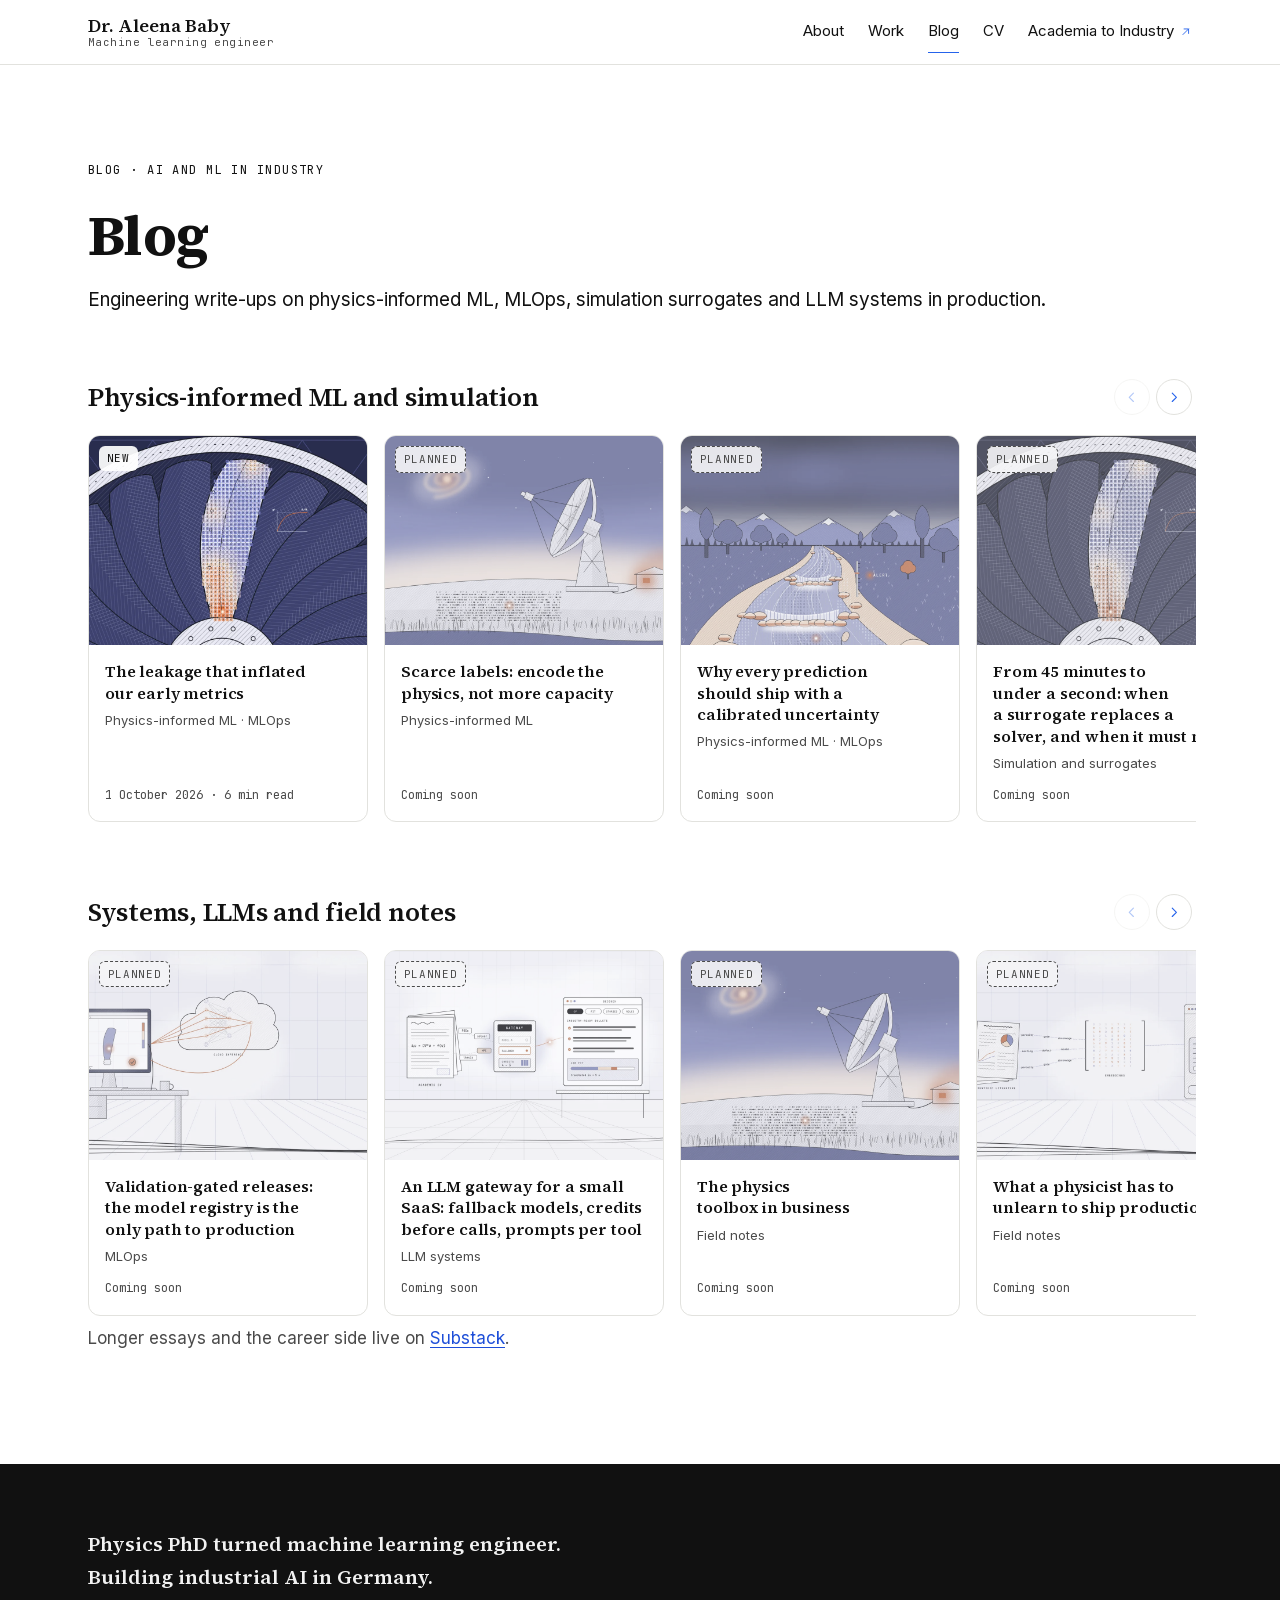
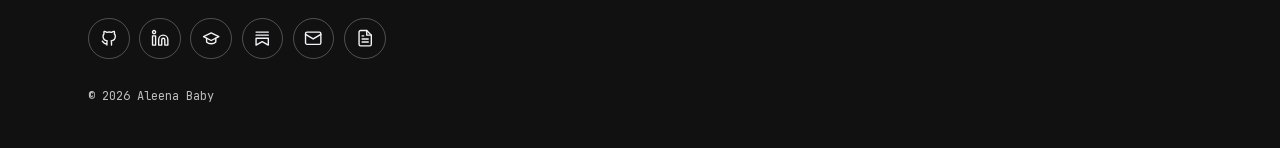
==== blog/index.html @ 71a340bf "Launch the full site: About, Work, Blog and CV pages" ====
<!DOCTYPE html>
<html lang="en"><head>
<meta charset="utf-8">
<meta name="viewport" content="width=device-width, initial-scale=1">
<title>Blog · Dr. Aleena Baby</title>
<meta name="description" content="Engineering write-ups by Dr. Aleena Baby on physics-informed ML, MLOps, simulation surrogates and LLM systems in production.">
<link rel="canonical" href="https://aleenababy.github.io/blog/index.html">
<meta property="og:type" content="website">
<meta property="og:site_name" content="Dr. Aleena Baby">
<meta property="og:title" content="Blog · Dr. Aleena Baby">
<meta property="og:description" content="Engineering write-ups by Dr. Aleena Baby on physics-informed ML, MLOps, simulation surrogates and LLM systems in production.">
<meta property="og:url" content="https://aleenababy.github.io/blog/index.html">
<meta property="og:image" content="https://aleenababy.github.io/assets/og-image.png">
<meta name="twitter:card" content="summary_large_image">
<meta name="theme-color" content="#ffffff">
<link rel="icon" href="../assets/favicon.svg" type="image/svg+xml">
<link rel="alternate" type="application/rss+xml" title="Dr. Aleena Baby, Blog" href="../feed.xml">
<link rel="stylesheet" href="../css/style.css">

</head>
<body>
<a class="skip" href="#main">Skip to content</a>
<header class="site-header">
  <div class="wrap">
    <a class="brand" href="../index.html"><strong>Dr. Aleena Baby</strong><span>Machine learning engineer</span></a>
    <button class="nav-toggle" type="button" aria-expanded="false" aria-controls="site-nav">Menu</button>
    <nav class="nav" id="site-nav" aria-label="Main">
      <ul>
        <li><a href="../about.html">About</a></li><li><a href="../work.html">Work</a></li><li><a href="../blog/index.html" aria-current="page">Blog</a></li><li><a href="../cv.html">CV</a></li>
        <li><a class="nav-ext" href="https://academiatoindustry.com" rel="noopener">Academia to Industry<svg class="icon" viewBox="0 0 24 24" aria-hidden="true" focusable="false"><path d="M7 17L17 7M9 7h8v8"></path></svg></a></li>
      </ul>
    </nav>
  </div>
</header>
<main id="main">
<section class="section section--tight">
  <div class="wrap">
    <div class="case-head">
      <p class="status-line">Blog · AI and ML in industry</p>
      <h1>Blog</h1>
      <p class="lead">Engineering write-ups on physics-informed ML, MLOps, simulation surrogates and LLM systems in production.</p>
    </div>
<section class="bc-row" aria-labelledby="row-piml">
  <div class="bc-head">
    <h2 id="row-piml">Physics-informed ML and simulation</h2>
    <div class="bc-ctrl">
      <button class="bc-btn" type="button" data-dir="-1" aria-controls="track-piml"><svg class="icon" viewBox="0 0 24 24" aria-hidden="true" focusable="false"><path d="M15 6l-6 6 6 6"></path></svg><span class="sr-only">Scroll left</span></button>
      <button class="bc-btn" type="button" data-dir="1" aria-controls="track-piml"><svg class="icon" viewBox="0 0 24 24" aria-hidden="true" focusable="false"><path d="M9 6l6 6-6 6"></path></svg><span class="sr-only">Scroll right</span></button>
    </div>
  </div>
  <ul class="bc-track" id="track-piml" data-carousel tabindex="0" aria-label="Physics-informed ML and simulation">
<li class="bc-item"><a class="bc-card" href="leakage-grouped-holdout.html"><figure class="bc-img"><img src="../assets/img/scenes/foundry.webp" width="960" height="720" loading="lazy" decoding="async" alt=""><span class="bc-badge">New</span></figure>
      <div class="bc-body">
        <h3>The leakage that inflated our early metrics</h3>
        <p class="bc-tags">Physics-informed ML · MLOps</p>
        <p class="bc-meta"><time datetime="2026-10-01">1 October 2026</time> · 6 min read</p>
      </div></a></li>
<li class="bc-item"><div class="bc-card bc-card--planned" aria-label="Planned post: Scarce labels: encode the physics, not more capacity"><figure class="bc-img"><img src="../assets/img/scenes/observatory.webp" width="960" height="720" loading="lazy" decoding="async" alt=""><span class="bc-badge bc-badge--planned">Planned</span></figure>
      <div class="bc-body">
        <h3>Scarce labels: encode the physics, not more capacity</h3>
        <p class="bc-tags">Physics-informed ML</p>
        <p class="bc-meta">Coming soon</p>
      </div></div></li>
<li class="bc-item"><div class="bc-card bc-card--planned" aria-label="Planned post: Why every prediction should ship with a calibrated uncertainty"><figure class="bc-img"><img src="../assets/img/scenes/river.webp" width="960" height="720" loading="lazy" decoding="async" alt=""><span class="bc-badge bc-badge--planned">Planned</span></figure>
      <div class="bc-body">
        <h3>Why every prediction should ship with a calibrated uncertainty</h3>
        <p class="bc-tags">Physics-informed ML · MLOps</p>
        <p class="bc-meta">Coming soon</p>
      </div></div></li>
<li class="bc-item"><div class="bc-card bc-card--planned" aria-label="Planned post: From 45 minutes to under a second: when a surrogate replaces a solver, and when it must not"><figure class="bc-img"><img src="../assets/img/scenes/foundry.webp" width="960" height="720" loading="lazy" decoding="async" alt=""><span class="bc-badge bc-badge--planned">Planned</span></figure>
      <div class="bc-body">
        <h3>From 45 minutes to under a second: when a surrogate replaces a solver, and when it must not</h3>
        <p class="bc-tags">Simulation and surrogates</p>
        <p class="bc-meta">Coming soon</p>
      </div></div></li>
  </ul>
</section>
<section class="bc-row" aria-labelledby="row-sys">
  <div class="bc-head">
    <h2 id="row-sys">Systems, LLMs and field notes</h2>
    <div class="bc-ctrl">
      <button class="bc-btn" type="button" data-dir="-1" aria-controls="track-sys"><svg class="icon" viewBox="0 0 24 24" aria-hidden="true" focusable="false"><path d="M15 6l-6 6 6 6"></path></svg><span class="sr-only">Scroll left</span></button>
      <button class="bc-btn" type="button" data-dir="1" aria-controls="track-sys"><svg class="icon" viewBox="0 0 24 24" aria-hidden="true" focusable="false"><path d="M9 6l6 6-6 6"></path></svg><span class="sr-only">Scroll right</span></button>
    </div>
  </div>
  <ul class="bc-track" id="track-sys" data-carousel tabindex="0" aria-label="Systems, LLMs and field notes">
<li class="bc-item"><div class="bc-card bc-card--planned" aria-label="Planned post: Validation-gated releases: the model registry is the only path to production"><figure class="bc-img"><img src="../assets/img/scenes/network.webp" width="960" height="720" loading="lazy" decoding="async" alt=""><span class="bc-badge bc-badge--planned">Planned</span></figure>
      <div class="bc-body">
        <h3>Validation-gated releases: the model registry is the only path to production</h3>
        <p class="bc-tags">MLOps</p>
        <p class="bc-meta">Coming soon</p>
      </div></div></li>
<li class="bc-item"><div class="bc-card bc-card--planned" aria-label="Planned post: An LLM gateway for a small SaaS: fallback models, credits before calls, prompts per tool"><figure class="bc-img"><img src="../assets/img/scenes/decodex.webp" width="960" height="720" loading="lazy" decoding="async" alt=""><span class="bc-badge bc-badge--planned">Planned</span></figure>
      <div class="bc-body">
        <h3>An LLM gateway for a small SaaS: fallback models, credits before calls, prompts per tool</h3>
        <p class="bc-tags">LLM systems</p>
        <p class="bc-meta">Coming soon</p>
      </div></div></li>
<li class="bc-item"><div class="bc-card bc-card--planned" aria-label="Planned post: The physics toolbox in business"><figure class="bc-img"><img src="../assets/img/scenes/observatory.webp" width="960" height="720" loading="lazy" decoding="async" alt=""><span class="bc-badge bc-badge--planned">Planned</span></figure>
      <div class="bc-body">
        <h3>The physics toolbox in business</h3>
        <p class="bc-tags">Field notes</p>
        <p class="bc-meta">Coming soon</p>
      </div></div></li>
<li class="bc-item"><div class="bc-card bc-card--planned" aria-label="Planned post: What a physicist has to unlearn to ship production ML"><figure class="bc-img"><img src="../assets/img/scenes/assistant.webp" width="960" height="720" loading="lazy" decoding="async" alt=""><span class="bc-badge bc-badge--planned">Planned</span></figure>
      <div class="bc-body">
        <h3>What a physicist has to unlearn to ship production ML</h3>
        <p class="bc-tags">Field notes</p>
        <p class="bc-meta">Coming soon</p>
      </div></div></li>
  </ul>
</section>
    <p class="muted">Longer essays and the career side live on <a href="https://academiatoindustry.substack.com">Substack</a>.</p>
  </div>
</section>

</main>
<footer class="site-footer">
  <div class="wrap">
    <p class="sig">Physics PhD turned machine learning engineer.<br>Building industrial AI in Germany.</p>
    <ul class="social"><li><a href="https://github.com/aleenababy" aria-label="GitHub" title="GitHub"><svg class="ficon" viewBox="0 0 24 24" aria-hidden="true" focusable="false"><path d="M9 19c-4.3 1.4-4.3-2.5-6-3m12 5v-3.5c0-1 .1-1.4-.5-2 2.8-.3 5.5-1.4 5.5-6a4.6 4.6 0 0 0-1.3-3.2 4.2 4.2 0 0 0-.1-3.2s-1.1-.3-3.5 1.3a12.3 12.3 0 0 0-6.2 0C6.5 2.8 5.4 3.1 5.4 3.1a4.2 4.2 0 0 0-.1 3.2A4.6 4.6 0 0 0 4 9.5c0 4.6 2.7 5.7 5.5 6-.6.6-.6 1.2-.5 2V21"></path></svg></a></li><li><a href="https://linkedin.com/in/aleena-baby" aria-label="LinkedIn" title="LinkedIn"><svg class="ficon" viewBox="0 0 24 24" aria-hidden="true" focusable="false"><path d="M16 8a6 6 0 0 1 6 6v7h-4v-7a2 2 0 0 0-4 0v7h-4v-7a6 6 0 0 1 6-6z"></path><path d="M2 9h4v12H2z"></path><circle cx="4" cy="4" r="2"></circle></svg></a></li><li><a href="https://scholar.google.com/citations?user=MxLHgh4AAAAJ" aria-label="Google Scholar" title="Google Scholar"><svg class="ficon" viewBox="0 0 24 24" aria-hidden="true" focusable="false"><path d="M22 10 12 5 2 10l10 5 10-5z"></path><path d="M6 12v5c3 3 9 3 12 0v-5"></path></svg></a></li><li><a href="https://academiatoindustry.substack.com" aria-label="Substack" title="Substack"><svg class="ficon" viewBox="0 0 24 24" aria-hidden="true" focusable="false"><path d="M4 4h16M4 8h16"></path><path d="M4 12h16v9l-8-4.5L4 21z"></path></svg></a></li><li><a class="js-email" href="#" aria-label="Email" title="Email"><svg class="ficon" viewBox="0 0 24 24" aria-hidden="true" focusable="false"><rect x="2" y="4" width="20" height="16" rx="2"></rect><path d="m22 7-10 6L2 7"></path></svg></a></li><li><a href="../cv.html" aria-label="CV" title="CV"><svg class="ficon" viewBox="0 0 24 24" aria-hidden="true" focusable="false"><path d="M14 2H6a2 2 0 0 0-2 2v16a2 2 0 0 0 2 2h12a2 2 0 0 0 2-2V8z"></path><path d="M14 2v6h6M8 13h8M8 17h8M8 9h2"></path></svg></a></li></ul>
    <small>© 2026 Aleena Baby</small>
  </div>
</footer>
<script src="../js/main.js" defer></script>
</body></html>
---- css/style.css ----
/* ==========================================================================
   Dr. Aleena Baby, personal site. One stylesheet, no framework.

   DESIGN TOKENS
   --bg           #ffffff  page background
   --bg-alt       #f5f5f3  alternating section background
   --white        #ffffff  cards
   --ink          #111111  text, dark blocks (footer)
   --ink-2        #4a4a4a  secondary text (8.9:1 on white)
   --accent         #2563eb  the single accent (blue, no green anywhere): icons, rules, diagram arrows, tag underlines
   --accent-ink     #1d4ed8  same hue, darkened so link text passes WCAG AA (6.7:1 on white)
   --line         #e2e2de  hairlines and card borders
   --serif / --sans / --mono   Source Serif 4 (600-700), Inter (400-500), JetBrains Mono
   --measure      68ch     prose width
   --max          72rem    content width
   --s-1 ... --s-7         spacing scale (0.25rem to 6rem)
   All motion is disabled under prefers-reduced-motion.
   Fonts are self-hosted variable woff2 files (latin subset) in assets/fonts/.
   ========================================================================== */

@font-face { font-family: "Inter"; src: url("../assets/fonts/inter.woff2") format("woff2"); font-weight: 400 500; font-display: swap; }
@font-face { font-family: "Source Serif 4"; src: url("../assets/fonts/source-serif-4.woff2") format("woff2"); font-weight: 600 700; font-display: swap; }
@font-face { font-family: "JetBrains Mono"; src: url("../assets/fonts/jetbrains-mono.woff2") format("woff2"); font-weight: 400 500; font-display: swap; }

:root {
  --bg: #ffffff;
  --bg-alt: #f5f5f3;
  --white: #ffffff;
  --ink: #111111;
  --ink-2: #4a4a4a;
  --accent: #2563eb;
  --accent-ink: #1d4ed8;
  --line: #e2e2de;
  --serif: "Source Serif 4", Georgia, "Times New Roman", serif;
  --sans: "Inter", system-ui, -apple-system, "Segoe UI", sans-serif;
  --mono: "JetBrains Mono", ui-monospace, Menlo, Consolas, monospace;
  --measure: 68ch;
  --max: 72rem;
  --s-1: .25rem; --s-2: .5rem; --s-3: 1rem; --s-4: 1.5rem; --s-5: 2.5rem; --s-6: 4rem; --s-7: 6rem;
  --radius: 4px;
}

*, *::before, *::after { box-sizing: border-box; }
html { -webkit-text-size-adjust: 100%; scroll-padding-top: 5rem; }
body { margin: 0; background: var(--bg); color: var(--ink); font: 400 1.0625rem/1.65 var(--sans); text-rendering: optimizeLegibility; }
img, svg { max-width: 100%; height: auto; display: block; }
h1, h2, h3 { font-family: var(--serif); font-weight: 600; line-height: 1.18; margin: 0 0 var(--s-3); text-wrap: balance; letter-spacing: -0.01em; }
h1 { font-size: clamp(2.25rem, 5vw, 3.5rem); font-weight: 700; }
h2 { font-size: clamp(1.6rem, 3.2vw, 2.25rem); }
h3 { font-size: 1.25rem; }
p { margin: 0 0 var(--s-3); text-wrap: pretty; }
ul, ol { margin: 0 0 var(--s-3); padding-left: 1.2em; }
a { color: var(--accent-ink); text-decoration: underline; text-decoration-thickness: 1px; text-underline-offset: .2em; }
a:hover { color: var(--ink); text-decoration-color: var(--accent); }
:focus-visible { outline: 2px solid var(--accent-ink); outline-offset: 3px; border-radius: 2px; }

.skip { position: absolute; left: var(--s-3); top: -4rem; white-space: nowrap; background: var(--ink); color: var(--bg); padding: var(--s-2) var(--s-3); z-index: 100; }
.skip:focus { top: var(--s-2); color: var(--bg); }

.wrap { max-width: var(--max); margin: 0 auto; padding: 0 var(--s-4); }
.prose { max-width: var(--measure); }
.wrap.prose, .wrap.post-head, .wrap.post-body { max-width: var(--max); }
.wrap.prose > *, .wrap.post-head > *, .wrap.post-body > * { max-width: var(--measure); }
.wrap.post-body > .diagram { max-width: 52rem; }
.section { padding: var(--s-6) 0; }
.section--alt { background: var(--bg-alt); }
.section--tight { padding: var(--s-5) 0; }
@media (min-width: 48rem) { .section { padding: var(--s-7) 0; } }

.eyebrow, .mono { font-family: var(--mono); font-size: .8125rem; letter-spacing: .02em; }
.eyebrow { display: block; color: var(--ink-2); text-transform: uppercase; letter-spacing: .08em; margin-bottom: var(--s-3); }
.eyebrow::before { content: ""; display: inline-block; width: 1.5rem; height: 1px; background: var(--accent); vertical-align: middle; margin-right: .6rem; }
.muted { color: var(--ink-2); }
.lead { font-size: 1.1875rem; line-height: 1.6; }

/* VERIFY markers: visible on purpose until Aleena resolves them */
.verify { font-family: var(--mono); font-size: .75rem; font-weight: 500; background: transparent; color: #8a3b12; border: 1px dashed #b4561f; border-radius: 2px; padding: 0 .3em; white-space: normal; }

/* Header and nav */
.site-header { position: sticky; top: 0; z-index: 50; background: var(--bg); border-bottom: 1px solid var(--line); }
.site-header .wrap { display: flex; align-items: center; justify-content: space-between; gap: var(--s-3); min-height: 4rem; }
.brand { text-decoration: none; color: var(--ink); display: flex; flex-direction: column; line-height: 1.2; }
.brand strong { font-family: var(--serif); font-weight: 600; font-size: 1.125rem; }
.brand span { font-family: var(--mono); font-size: .6875rem; color: var(--ink-2); letter-spacing: .04em; }
.brand:hover { color: var(--ink); }
.nav-toggle { display: none; background: none; border: 1px solid var(--line); border-radius: var(--radius); font: 500 .8125rem var(--mono); color: var(--ink); padding: .55rem .8rem; min-height: 44px; cursor: pointer; }
.nav ul { list-style: none; margin: 0; padding: 0; display: flex; gap: var(--s-4); }
.nav a { font-size: .9375rem; color: var(--ink); text-decoration: none; padding: .5rem 0; display: inline-block; border-bottom: 1px solid transparent; }
.nav a:hover, .nav a[aria-current="page"] { border-bottom-color: var(--accent); color: var(--ink); }
.js .nav-toggle { display: none; }
@media (max-width: 47.99rem) {
  .js .nav-toggle { display: inline-block; }
  .js .nav { display: none; position: absolute; left: 0; right: 0; top: 100%; background: var(--bg); border-bottom: 1px solid var(--line); }
  .js .nav.is-open { display: block; }
  .nav ul { flex-wrap: wrap; gap: var(--s-1) var(--s-4); }
  .js .nav ul { flex-direction: column; gap: 0; padding: var(--s-2) var(--s-4) var(--s-3); }
  .js .nav a { display: block; padding: .75rem 0; }
  .site-header .wrap { flex-wrap: wrap; }
}

/* Hero */
.hero { padding: var(--s-6) 0 var(--s-5); }
.hero-grid { display: grid; gap: var(--s-5); align-items: center; }
@media (min-width: 48rem) { .hero-grid { grid-template-columns: minmax(0, 1fr) auto; gap: var(--s-6); } .hero { padding: var(--s-7) 0 var(--s-6); } }
.hero h1 { margin-bottom: var(--s-2); }
.hero .place { font-family: var(--mono); font-size: .875rem; color: var(--ink-2); margin-bottom: var(--s-4); }
.pull { font-family: var(--serif); font-weight: 600; font-size: clamp(1.3rem, 2.4vw, 1.7rem); line-height: 1.38; max-width: 36ch; margin-bottom: var(--s-4); text-wrap: pretty; }
.portrait { width: 200px; height: 200px; border-radius: 50%; object-fit: cover; border: 1px solid var(--ink); padding: 4px; background: var(--white); }
@media (min-width: 48rem) { .portrait { width: 260px; height: 260px; } }
.linkrow { list-style: none; padding: 0; margin: 0; display: flex; flex-wrap: wrap; gap: var(--s-2) var(--s-4); font-size: .9375rem; }
.linkrow a { display: inline-block; padding: .35rem 0; white-space: nowrap; }
.section-head > a, .chip, .brand span { white-space: nowrap; }

/* Facts strip and metrics grid */
.tiles { display: grid; gap: 1px; background: var(--line); border: 1px solid var(--line); grid-template-columns: 1fr; }
@media (min-width: 30rem) { .tiles { grid-template-columns: repeat(2, minmax(0, 1fr)); } }
@media (min-width: 60rem) { .tiles { grid-template-columns: repeat(4, minmax(0, 1fr)); } .tiles.metrics { grid-template-columns: repeat(3, minmax(0, 1fr)); } }
.tile { background: var(--white); padding: var(--s-4); }
.tile .num { display: block; font-family: var(--mono); font-weight: 500; font-size: 1.5rem; line-height: 1.2; color: var(--ink); margin-bottom: var(--s-2); }
.tile .num::after { content: ""; display: block; width: 1.5rem; height: 2px; background: var(--accent); margin-top: var(--s-2); }
.tile p { margin: 0; font-size: .9375rem; color: var(--ink-2); }
.metrics .num { font-size: clamp(1.4rem, 2.6vw, 1.875rem); }

/* Cards */
.cards { display: grid; gap: var(--s-4); grid-template-columns: repeat(auto-fit, minmax(min(100%, 18rem), 1fr)); }
.card { background: var(--white); border: 1px solid var(--line); border-radius: var(--radius); padding: var(--s-4); display: flex; flex-direction: column; }
.card h3 { margin-bottom: var(--s-2); }
.card p { font-size: .9688rem; color: var(--ink-2); }
.card .more { margin-top: auto; font-size: .9375rem; }
.card .tech { margin-top: auto; font-family: var(--mono); font-size: .75rem; color: var(--ink-2); border-top: 1px solid var(--line); padding-top: var(--s-2); }
.section-head { display: flex; flex-wrap: wrap; justify-content: space-between; align-items: baseline; gap: var(--s-2) var(--s-4); margin-bottom: var(--s-4); }
.section-head h2 { margin: 0; }

/* Case studies */
.case-head { max-width: 52rem; margin-bottom: var(--s-5); }
.case-head h2 { font-size: clamp(1.75rem, 3.6vw, 2.6rem); }
.blocks { display: grid; gap: var(--s-5) var(--s-6); grid-template-columns: repeat(auto-fit, minmax(min(100%, 20rem), 1fr)); margin-top: var(--s-5); }
.block h3 { font-size: 1.125rem; padding-top: var(--s-3); border-top: 1px solid var(--accent); }
.block p { margin: 0; color: var(--ink); }
.quote-exact { font-family: var(--serif); font-weight: 600; font-size: 1.0625rem; }
.diagram { margin: var(--s-5) 0 0; background: var(--white); border: 1px solid var(--line); border-radius: var(--radius); padding: var(--s-4); overflow-x: auto; }
.diagram svg { min-width: 640px; width: 100%; }
figcaption { font-family: var(--mono); font-size: .8125rem; color: var(--ink-2); margin-top: var(--s-3); }
.chip { display: inline-block; font-family: var(--mono); font-size: .75rem; font-weight: 500; letter-spacing: .04em; border: 1px solid var(--ink); border-radius: 999px; padding: .15rem .65rem; color: var(--ink); }
.chip--live { border-color: var(--accent-ink); color: var(--accent-ink); }
.chip--planned { border-style: dashed; color: var(--ink-2); border-color: var(--ink-2); }
.chips { display: flex; flex-wrap: wrap; gap: var(--s-2); margin-bottom: var(--s-3); }
.btn { display: inline-block; background: var(--ink); color: var(--bg); text-decoration: none; padding: .7rem 1.1rem; border-radius: var(--radius); font-weight: 500; font-size: .9375rem; min-height: 44px; }
.btn:hover { background: var(--accent-ink); color: var(--white); }

/* Capstone status panel */
.status { display: grid; gap: 1px; background: var(--line); border: 1px solid var(--line); margin-top: var(--s-5); grid-template-columns: repeat(auto-fit, minmax(min(100%, 18rem), 1fr)); }
.status > div { background: var(--white); padding: var(--s-4); }
.status h3 { font-family: var(--mono); font-size: .8125rem; font-weight: 500; text-transform: uppercase; letter-spacing: .08em; color: var(--ink-2); }
.status ul { list-style: none; padding: 0; margin: 0; }
.status li { padding: .55rem 0; border-bottom: 1px solid var(--line); font-size: .9688rem; }
.status li:last-child { border-bottom: 0; }
.status .tag { font-family: var(--mono); font-size: .75rem; color: var(--ink-2); display: block; }
.status .done-empty { border: 1px dashed var(--ink-2); padding: var(--s-3); font-size: .9375rem; color: var(--ink-2); }
.repo-line { font-family: var(--mono); font-size: .875rem; margin-top: var(--s-4); }

/* Timeline */
.timeline { list-style: none; padding: 0; margin: 0; max-width: 52rem; }
.timeline li { display: grid; grid-template-columns: 8.5rem minmax(0, 1fr); gap: var(--s-4); padding: var(--s-3) 0; border-top: 1px solid var(--line); }
.timeline li:last-child { border-bottom: 1px solid var(--line); }
.timeline time { font-family: var(--mono); font-size: .875rem; color: var(--ink-2); padding-top: .15rem; }
@media (max-width: 30rem) { .timeline li { grid-template-columns: 1fr; gap: var(--s-1); } }

/* Field notes */
.notes { display: grid; gap: var(--s-6); max-width: var(--measure); }
.note .num { font-family: var(--mono); font-size: .8125rem; color: var(--ink-2); display: block; margin-bottom: var(--s-2); }
.lesson { font-family: var(--serif); font-weight: 600; font-size: 1.125rem; line-height: 1.45; border-left: 2px solid var(--accent); padding-left: var(--s-3); margin-top: var(--s-4); }
.lesson b { font-family: var(--mono); font-size: .75rem; font-weight: 500; text-transform: uppercase; letter-spacing: .08em; display: block; color: var(--ink-2); margin-bottom: var(--s-1); }

/* Lists: writing, papers */
.list { list-style: none; padding: 0; margin: 0; }
.entry { padding: var(--s-4) 0; border-top: 1px solid var(--line); }
.entry:last-child { border-bottom: 1px solid var(--line); }
.entry h3 { margin-bottom: var(--s-2); font-size: 1.3125rem; }
.entry h3 a { color: var(--ink); text-decoration: none; }
.entry h3 a:hover { text-decoration: underline; text-decoration-color: var(--accent); }
.entry p { color: var(--ink-2); max-width: var(--measure); margin-bottom: var(--s-2); }
.meta { font-family: var(--mono); font-size: .8125rem; color: var(--ink-2); display: flex; flex-wrap: wrap; gap: var(--s-1) var(--s-3); margin-bottom: var(--s-2); }
.tags { list-style: none; padding: 0; margin: 0; display: flex; flex-wrap: wrap; gap: var(--s-1) var(--s-3); font-family: var(--mono); font-size: .75rem; }
.tags li { border-bottom: 1px solid var(--accent); color: var(--ink); }
.entry--planned h3 { color: var(--ink-2); }
.entry--planned { background-image: linear-gradient(to right, var(--line) 50%, transparent 0); background-size: 8px 1px; background-repeat: repeat-x; border-top: 0; }

/* Tag filter (pure CSS via :target) */
.tag-target { display: block; position: relative; top: -6rem; }
.filters { display: flex; flex-wrap: wrap; gap: var(--s-2); margin-bottom: var(--s-4); list-style: none; padding: 0; }
.filters a { display: inline-block; font-family: var(--mono); font-size: .8125rem; text-decoration: none; color: var(--ink); border: 1px solid var(--line); background: var(--white); border-radius: 999px; padding: .45rem .85rem; min-height: 36px; }
.filters a:hover { border-color: var(--accent-ink); }
#t-piml:target ~ .filters a[href="#t-piml"], #t-sim:target ~ .filters a[href="#t-sim"], #t-mlops:target ~ .filters a[href="#t-mlops"], #t-llm:target ~ .filters a[href="#t-llm"], #t-notes:target ~ .filters a[href="#t-notes"] { background: var(--ink); color: var(--bg); border-color: var(--ink); }
#t-piml:target ~ .list .entry:not([data-tags~="piml"]),
#t-sim:target ~ .list .entry:not([data-tags~="sim"]),
#t-mlops:target ~ .list .entry:not([data-tags~="mlops"]),
#t-llm:target ~ .list .entry:not([data-tags~="llm"]),
#t-notes:target ~ .list .entry:not([data-tags~="notes"]) { display: none; }

/* Post */
.post-head { max-width: var(--measure); }
.post-head h1 { font-size: clamp(2rem, 4.4vw, 3rem); }
.abstract { font-family: var(--serif); font-weight: 600; font-size: 1.25rem; line-height: 1.45; color: var(--ink); }
.post-body { max-width: var(--measure); }
.post-body h2 { font-size: 1.625rem; margin-top: var(--s-5); }
.post-body h3 { margin-top: var(--s-4); }
.post-body figure { margin: var(--s-5) 0; }
.post-body .diagram svg { min-width: 560px; }
pre { background: var(--bg-alt); border: 1px solid var(--line); border-radius: var(--radius); padding: var(--s-3) var(--s-4); overflow-x: auto; font: 400 .875rem/1.6 var(--mono); margin: 0 0 var(--s-4); }
code { font-family: var(--mono); font-size: .9em; }
pre .c { color: var(--ink-2); }
pre .k { color: var(--accent-ink); font-weight: 500; }
.refs { font-size: .9375rem; color: var(--ink-2); }
.refs li { margin-bottom: var(--s-2); }
.author { display: flex; gap: var(--s-3); align-items: center; }
.author img { width: 56px; height: 56px; border-radius: 50%; border: 1px solid var(--ink); padding: 2px; background: var(--white); object-fit: cover; }
.author p { margin: 0; font-size: .9375rem; }
.pager { display: grid; gap: var(--s-3); grid-template-columns: repeat(auto-fit, minmax(min(100%, 16rem), 1fr)); }
.pager a { display: block; border: 1px solid var(--line); background: var(--white); border-radius: var(--radius); padding: var(--s-3); text-decoration: none; color: var(--ink); }
.pager a:hover { border-color: var(--accent-ink); }
.pager .mono { display: block; color: var(--ink-2); margin-bottom: var(--s-1); }

/* Footer */
.site-footer { background: var(--ink); color: #f2f2f2; padding: var(--s-6) 0 var(--s-5); font-size: .9375rem; }
.site-footer a { color: #f2f2f2; text-decoration-color: var(--accent); }
.site-footer a:hover { color: var(--white); text-decoration-color: var(--white); }
.site-footer .sig { font-family: var(--serif); font-weight: 600; font-size: 1.25rem; max-width: 36ch; margin-bottom: var(--s-4); }
.site-footer ul { list-style: none; padding: 0; margin: 0 0 var(--s-5); display: flex; flex-wrap: wrap; gap: var(--s-2) var(--s-4); }
.site-footer ul a { display: inline-block; padding: .3rem 0; }
.site-footer small { font-family: var(--mono); font-size: .75rem; color: #bdbdbd; }

/* Icons (inline SVG, stroke = currentColor) */
.icon { width: 1.25em; height: 1.25em; flex: none; stroke: currentColor; fill: none; stroke-width: 1.6; stroke-linecap: round; stroke-linejoin: round; display: inline-block; vertical-align: -.25em; color: var(--accent); }
.icon--lg { width: 2rem; height: 2rem; }
.linkrow a, .iconlink { display: inline-flex; align-items: center; gap: .45rem; text-decoration: none; color: var(--ink); border-bottom: 1px solid transparent; transition: border-color .2s, color .2s; }
.linkrow a:hover, .iconlink:hover { border-bottom-color: var(--accent); color: var(--ink); }
.linkrow a:hover .icon { transform: translateY(-2px); }
.linkrow .icon { transition: transform .2s; }

/* Image slots: reserved space for real images; replace the div with an <img> of the same aspect ratio */
.img-slot { position: relative; aspect-ratio: 4 / 3; background: var(--bg-alt); border: 1px dashed #b9b9b4; border-radius: var(--radius); display: grid; place-items: center; overflow: hidden; color: var(--ink-2); }
.img-slot span { display: flex; flex-direction: column; align-items: center; gap: .5rem; font-family: var(--mono); font-size: .75rem; text-align: center; padding: var(--s-3); }
.img-slot--wide { aspect-ratio: 16 / 9; }
.card .img-slot { margin: calc(var(--s-4) * -1) calc(var(--s-4) * -1) var(--s-4); border: 0; border-bottom: 1px solid var(--line); border-radius: var(--radius) var(--radius) 0 0; aspect-ratio: 16 / 10; transition: background-color .3s; }
.card { transition: transform .25s ease, border-color .25s ease, box-shadow .25s ease; overflow: hidden; }
.card:hover { transform: translateY(-4px); border-color: var(--accent); box-shadow: 0 10px 24px -18px rgba(0,0,0,.35); }
.card:hover .img-slot { background: #e8effd; }
.card .more { display: inline-flex; align-items: center; gap: .4rem; }
.card .more .icon { transition: transform .2s; }
.card:hover .more .icon { transform: translateX(4px); }

/* Hero portrait with slow accent ring */
.portrait-wrap { position: relative; width: 220px; height: 220px; justify-self: center; }
@media (min-width: 48rem) { .portrait-wrap { width: 300px; height: 300px; } }
.portrait-wrap .portrait { width: 100%; height: 100%; position: relative; z-index: 1; border: 1px solid var(--ink); }
.portrait-wrap::before { content: ""; position: absolute; inset: -14px; border-radius: 50%; border: 1.5px dashed var(--accent); animation: spin 40s linear infinite; }
@keyframes spin { to { transform: rotate(360deg); } }

/* Tech marquee */
.marquee { overflow: hidden; border-top: 1px solid var(--line); border-bottom: 1px solid var(--line); background: var(--bg-alt); padding: .9rem 0; -webkit-mask-image: linear-gradient(90deg, transparent, #000 8%, #000 92%, transparent); mask-image: linear-gradient(90deg, transparent, #000 8%, #000 92%, transparent); }
.marquee ul { list-style: none; margin: 0; padding: 0; display: flex; gap: 2.5rem; width: max-content; animation: marquee 45s linear infinite; }
.marquee li { font-family: var(--mono); font-size: .875rem; white-space: nowrap; display: flex; align-items: center; gap: 2.5rem; }
.marquee li::after { content: ""; width: 6px; height: 6px; background: var(--accent); border-radius: 50%; }
.marquee:hover ul { animation-play-state: paused; }
@keyframes marquee { to { transform: translateX(-50%); } }

/* Tiles with icons */
.tile .icon { margin-bottom: var(--s-3); width: 1.6rem; height: 1.6rem; }
.tile { transition: background-color .25s; }
.tile:hover { background: #f1f5fe; }

/* Feature list: icon + title + one line */
.features { display: grid; gap: var(--s-4) var(--s-5); grid-template-columns: repeat(auto-fit, minmax(min(100%, 19rem), 1fr)); margin-top: var(--s-5); list-style: none; padding: 0; }
.features li { display: grid; grid-template-columns: auto minmax(0, 1fr); gap: var(--s-3); align-items: start; }
.features .ic { width: 2.75rem; height: 2.75rem; border-radius: 50%; border: 1px solid var(--line); display: grid; place-items: center; background: var(--white); transition: background-color .25s, border-color .25s; }
.features li:hover .ic { background: var(--accent); border-color: var(--accent); }
.features li:hover .ic .icon { color: var(--white); }
.features h3 { font-size: 1.0625rem; margin: .35rem 0 .25rem; }
.features p { margin: 0; font-size: .9688rem; color: var(--ink-2); }

/* Split: text + image */
.split { display: grid; gap: var(--s-5); align-items: center; }
@media (min-width: 56rem) { .split { grid-template-columns: minmax(0, 1.1fr) minmax(0, 1fr); gap: var(--s-6); } .split--rev > :first-child { order: 2; } }

/* Jump nav */
.jump { display: flex; flex-wrap: wrap; gap: var(--s-2); list-style: none; padding: 0; margin: var(--s-4) 0 0; }
.jump a { display: inline-flex; align-items: center; gap: .4rem; font-family: var(--mono); font-size: .8125rem; text-decoration: none; color: var(--ink); border: 1px solid var(--line); border-radius: 999px; padding: .5rem .9rem; min-height: 40px; transition: border-color .2s, background-color .2s; white-space: nowrap; }
.jump a:hover { border-color: var(--accent); background: #f1f5fe; }

/* Diagram motion */
.flow { stroke-dasharray: 6 7; animation: flow 1.1s linear infinite; }
.flow-back { animation: flow 1.6s linear infinite reverse; }
@keyframes flow { to { stroke-dashoffset: -26; } }
.pulse { transform-box: fill-box; transform-origin: center; animation: pulse 2.6s ease-in-out infinite; }
@keyframes pulse { 50% { opacity: .55; } }

/* Scroll progress */
.progress { position: fixed; top: 0; left: 0; height: 2px; width: 100%; background: var(--accent); transform-origin: 0 50%; transform: scaleX(0); z-index: 60; pointer-events: none; }

/* Stagger reveal */
.reveal-on .stagger > * { opacity: 0; transform: translateY(12px); transition: opacity .55s ease, transform .55s ease; }
.reveal-on .stagger.is-visible > * { opacity: 1; transform: none; }
.reveal-on .stagger.is-visible > :nth-child(2) { transition-delay: .08s; } .reveal-on .stagger.is-visible > :nth-child(3) { transition-delay: .16s; } .reveal-on .stagger.is-visible > :nth-child(4) { transition-delay: .24s; } .reveal-on .stagger.is-visible > :nth-child(5) { transition-delay: .32s; } .reveal-on .stagger.is-visible > :nth-child(6) { transition-delay: .4s; } .reveal-on .stagger.is-visible > :nth-child(7) { transition-delay: .48s; }

@media (prefers-reduced-motion: reduce) {
  *, *::before, *::after { animation: none !important; transition: none !important; }
  .reveal-on .stagger > * { opacity: 1; transform: none; }
  .progress { display: none; }
}

/* Scroll reveal: only when JS runs and motion is allowed */
.reveal-on .reveal { opacity: 0; transform: translateY(10px); transition: opacity .6s ease, transform .6s ease; }
.reveal-on .reveal.is-visible { opacity: 1; transform: none; }
@media (prefers-reduced-motion: reduce) { .reveal-on .reveal { opacity: 1; transform: none; transition: none; } }

/* Painted career-loop hero. Palette: paper, ink, periwinkle, pale periwinkle, apricot, ember. */
.hx { --paper: #f4f4f7; --hx-ink: #15161d; --ember: #ef6a2a; --tone: var(--hx-ink); position: relative; height: clamp(600px, 100vh, 960px); overflow: hidden; background: #7c86dc; color: var(--tone); transition: color .4s ease; }
.hx[data-tone="paper"] { --tone: var(--paper); }
.hx-sprite { position: absolute; width: 0; height: 0; overflow: hidden; }
.hx-stage, .hx-scene { position: absolute; inset: 0; }
.hx-scene { pointer-events: none; }
.hx-layer { position: absolute; inset: 0; width: 100%; height: 100%; overflow: visible; will-change: transform; transform-origin: 50% 50%; }
.hx-canvas { position: absolute; inset: 0; width: 100%; height: 100%; display: block; pointer-events: none; }
.sr-only { position: absolute; width: 1px; height: 1px; margin: -1px; overflow: hidden; clip: rect(0 0 0 0); white-space: nowrap; border: 0; }
.hx-scrim span { position: absolute; background: var(--scrim, #e9eaf5); opacity: var(--scrim-o, .35); filter: blur(44px); border-radius: 50%; transition: background-color .4s ease, opacity .4s ease; }
.hx-scrim span:first-child { left: 4%; top: calc(var(--l1-top, 17%) - 3%); width: 44%; height: 24%; transition: top .6s ease, background-color .4s ease, opacity .4s ease; }
.hx-scrim span:last-child { left: 52%; top: 56%; width: 46%; height: 40%; }
.hx-copy { position: absolute; inset: 0; pointer-events: none; }
.hx-h1 { margin: 0; font-size: clamp(3.5rem, min(9vw, 15vh), 8rem); line-height: 1; letter-spacing: -.02em; color: var(--tone); transition: color .4s ease; }
.hx-h1 span { position: absolute; white-space: nowrap; }
.hx-h1 .l1 { right: 54%; top: var(--l1-top, 17%); transition: top .6s ease; }
.hx-h1 .l2 { left: 57%; top: var(--l2-top, 60%); transition: top .6s ease; }
.hx-foot { position: absolute; right: 5vw; bottom: 6vh; max-width: 24rem; display: flex; flex-direction: column; align-items: flex-end; gap: .9rem; text-align: right; pointer-events: auto; }
.hx-sub { margin: 0; font-size: 1rem; line-height: 1.5; color: var(--tone); transition: color .4s ease; }
.hx-btn { display: inline-flex; align-items: center; justify-content: center; min-height: 44px; padding: .65rem 1.3rem; border-radius: 999px; border: 1px solid var(--tone); color: var(--tone); font-weight: 500; font-size: .9375rem; text-decoration: none; white-space: nowrap; transition: background-color .2s, color .2s, border-color .4s; }
.hx-btn--primary { background: var(--ember); border-color: var(--ember); color: var(--hx-ink); }
.hx-btn--primary:hover { background: var(--hx-ink); border-color: var(--hx-ink); color: var(--paper); }
@media (max-width: 719px) {
  .hx { height: clamp(600px, 100svh, 960px); }
  .hx-fg:not([data-scene="1"]) { display: none; }
  .hx-copy { inset: auto 0 0 0; padding: 0 1.25rem 1.75rem; display: flex; flex-direction: column; gap: 1rem; }
  .hx-h1 { font-size: clamp(2.6rem, 13vw, 3.5rem); }
  .hx-h1 span { position: static; display: block; }
  .hx-foot { position: static; align-items: stretch; text-align: left; max-width: none; }
  .hx-btn { width: 100%; }
  .hx-scrim span:first-child { display: none; }
  .hx-scrim span:last-child { left: -10%; top: auto; bottom: 0; width: 120%; height: 42%; }
}
/* Tweak: stacked headline, bottom left, on every screen size */
.hx--stacked .hx-copy { inset: auto auto 0 0; right: 0; padding: 0 5vw 6vh; display: flex; flex-wrap: wrap; align-items: flex-end; justify-content: space-between; gap: 1.5rem 3rem; }
.hx--stacked .hx-h1 span { position: static; display: block; }
.hx--stacked .hx-h1 { font-size: clamp(3rem, min(7vw, 12vh), 6.5rem); }
.hx--stacked .hx-foot { position: static; }
.hx--stacked .hx-scrim span:first-child { display: none; }
.hx--stacked .hx-scrim span:last-child { left: -5%; top: auto; bottom: -8%; width: 110%; height: 50%; }
/* Tweaks panel (only visible while the editor's Tweaks mode is on) */
.tw { position: fixed; right: 16px; bottom: 16px; z-index: 200; width: 17.5rem; background: #f4f4f7; color: #15161d; border: 1px solid #15161d; border-radius: 12px; padding: .75rem .85rem .9rem; box-shadow: 0 12px 32px -16px rgba(21, 22, 29, .45); font: 400 .8125rem/1.3 var(--sans); }
.tw[hidden] { display: none; }
.tw-head { display: flex; justify-content: space-between; align-items: center; margin-bottom: .6rem; font: 500 11px var(--mono); text-transform: uppercase; letter-spacing: .12em; }
.tw-x { background: none; border: 0; font-size: 1.1rem; line-height: 1; cursor: pointer; color: inherit; padding: .2rem .35rem; }
.tw-row { display: grid; gap: .35rem; margin-top: .6rem; }
.tw-l { font: 400 11px var(--mono); text-transform: uppercase; letter-spacing: .1em; color: #4a4b57; }
.tw-seg { display: flex; border: 1px solid #15161d; border-radius: 999px; padding: 2px; gap: 2px; }
.tw-seg button { flex: 1; min-height: 30px; border: 0; border-radius: 999px; background: transparent; color: #15161d; font: 500 .8125rem var(--sans); cursor: pointer; }
.tw-seg button:hover { background: #e9eaf5; }
.tw-seg button[aria-checked="true"] { background: #15161d; color: #f4f4f7; }

/* Home: navigation floats over the hero, re-tinted with the scene, solid once scrolled past it */
.home .site-header { position: fixed; left: 0; right: 0; background: transparent; border-bottom-color: transparent; color: #15161d; transition: background-color .3s, color .4s, border-color .3s; }
body.home[data-hx-tone="paper"] .site-header:not(.is-solid) { color: #f4f4f7; text-shadow: 0 1px 10px rgba(21, 22, 29, .55); }
.home .site-header:not(.is-solid) .brand, .home .site-header:not(.is-solid) .brand span, .home .site-header:not(.is-solid) .nav a, .home .site-header:not(.is-solid) .nav-toggle { color: inherit; border-color: currentColor; }
.home .site-header:not(.is-solid) .nav a { border-bottom-color: transparent; }
.home .site-header:not(.is-solid) .nav a:hover { border-bottom-color: currentColor; }
.home .site-header.is-solid { background: var(--bg); border-bottom-color: var(--line); color: var(--ink); }
.home .js .nav.is-open a, .home .nav.is-open a { color: var(--ink) !important; }

/* Mono status line, echoed from the hero at the top of each case study */
.status-line { font: 400 12px/1.5 var(--mono); text-transform: uppercase; letter-spacing: .12em; color: var(--ink); margin: 0 0 var(--s-4); }

@media print { .site-header, .site-footer, .skip { display: none; } body { background: #fff; } }

.img-slot--filled { margin: 0; border: 0; background: #e9eaf5; }
.img-slot--filled img { width: 100%; height: 100%; object-fit: cover; display: block; }

/* Body text: justified and full content width (Aleena, 2026-09-26).
   Hero, headings, captions, meta lines and the footer keep their own alignment. */
.prose, .wrap.prose > *, .wrap.post-head > *, .wrap.post-body > *, .case-head, .timeline, .notes,
.entry p, .post-head, .post-body, .lead { max-width: none; }
main p:not(.status-line):not(.meta):not(.muted):not(.repo-line):not(.lesson),
main li > p, .lead, .abstract {
  text-align: justify;
  hyphens: auto;
  -webkit-hyphens: auto;
}
.hx p, .card p, figcaption, .bc-body p { text-align: left !important; hyphens: manual !important; -webkit-hyphens: manual !important; }

.site-footer .sig { max-width: none; }

/* Blog carousel rows (native rebuild of the kokonutui carousel-cards pattern) */
.bc-row { margin-top: var(--s-6); }
.bc-head { display: flex; align-items: center; justify-content: space-between; gap: var(--s-3); margin-bottom: var(--s-3); }
.bc-head h2 { font-size: clamp(1.25rem, 2.2vw, 1.6rem); margin: 0; }
.bc-ctrl { display: flex; align-items: center; gap: .4rem; }
.bc-btn { width: 2.25rem; height: 2.25rem; border-radius: 50%; border: 1px solid var(--line); background: var(--white); color: var(--ink); display: grid; place-items: center; cursor: pointer; transition: background-color .2s, border-color .2s, opacity .2s; }
.bc-btn:hover { border-color: var(--ink); }
.bc-btn:focus-visible { outline: 2px solid #ef6a2a; outline-offset: 2px; }
.bc-btn[disabled] { opacity: .35; cursor: default; }
.bc-all { white-space: nowrap; margin-left: .4rem; font-size: .875rem; color: var(--ink); text-decoration: none; border-bottom: 1px solid #ef6a2a; }
.bc-track { list-style: none; margin: 0 -4px; padding: 4px 4px var(--s-2); display: flex; gap: var(--s-3); overflow-x: auto; scroll-snap-type: x mandatory; scrollbar-width: none; scroll-padding-left: 4px; }
.bc-track::-webkit-scrollbar { display: none; }
.bc-track:focus-visible { outline: 2px solid #ef6a2a; outline-offset: 4px; border-radius: 12px; }
.bc-item { flex: 0 0 min(80vw, 17.5rem); scroll-snap-align: start; }
.bc-card { display: flex; flex-direction: column; height: 100%; background: var(--white); border: 1px solid var(--line); border-radius: 12px; overflow: hidden; color: var(--ink); text-decoration: none; transition: box-shadow .3s, border-color .3s; }
a.bc-card:hover { box-shadow: 0 10px 28px rgba(21, 22, 29, .10); border-color: #c9ccea; }
a.bc-card:focus-visible { outline: 2px solid #ef6a2a; outline-offset: 2px; }
.bc-img { position: relative; margin: 0; aspect-ratio: 4 / 3; overflow: hidden; background: #e9eaf5; }
.bc-img img { width: 100%; height: 100%; object-fit: cover; display: block; transition: transform .35s ease; }
a.bc-card:hover .bc-img img { transform: scale(1.05); }
.bc-card--planned .bc-img img { filter: saturate(.55); opacity: .8; }
.bc-badge { position: absolute; top: .6rem; left: .6rem; font-family: var(--mono); font-size: .6875rem; letter-spacing: .06em; text-transform: uppercase; background: rgba(255, 255, 255, .92); color: var(--ink); border-radius: 6px; padding: .2rem .5rem; }
.bc-badge--planned { background: rgba(244, 244, 247, .9); border: 1px dashed var(--ink-2); color: var(--ink-2); }
.bc-body { display: flex; flex-direction: column; flex: 1; padding: var(--s-3); gap: .35rem; }
.bc-body h3 { font-size: 1rem; line-height: 1.35; margin: 0; text-align: left; }
.bc-body p { margin: 0; text-align: left; hyphens: manual; }
.bc-tags { font-size: .8125rem; color: var(--ink-2); }
.bc-meta { margin-top: auto !important; padding-top: .35rem; font-family: var(--mono); font-size: .75rem; color: var(--ink-2); }
@media (prefers-reduced-motion: reduce) { .bc-img img, .bc-card { transition: none; } a.bc-card:hover .bc-img img { transform: none; } .bc-track { scroll-behavior: auto; } }

/* Footer icon links */
.site-footer ul.social { display: flex; flex-wrap: wrap; gap: .6rem; list-style: none; padding: 0; margin: 0 0 var(--s-4); }
.site-footer ul.social a { display: grid; place-items: center; width: 2.6rem; height: 2.6rem; border-radius: 50%; border: 1px solid rgba(244, 244, 247, .28); color: #f4f4f7; text-decoration: none; background: none; transition: background-color .2s, border-color .2s, color .2s; }
.site-footer ul.social a:hover { background: #ef6a2a; border-color: #ef6a2a; color: #15161d; }
.site-footer ul.social a:focus-visible { outline: 2px solid #ef6a2a; outline-offset: 3px; }
.ficon { width: 1.15rem; height: 1.15rem; fill: none; stroke: currentColor; stroke-width: 1.8; stroke-linecap: round; stroke-linejoin: round; }
/* Header external link */
.nav a.nav-ext { display: inline-flex; align-items: center; gap: .3rem; }
.nav a.nav-ext .icon { width: .9em; height: .9em; }

.cv-actions { display: flex; flex-wrap: wrap; align-items: center; gap: var(--s-3); margin-top: var(--s-4); text-align: left !important; }
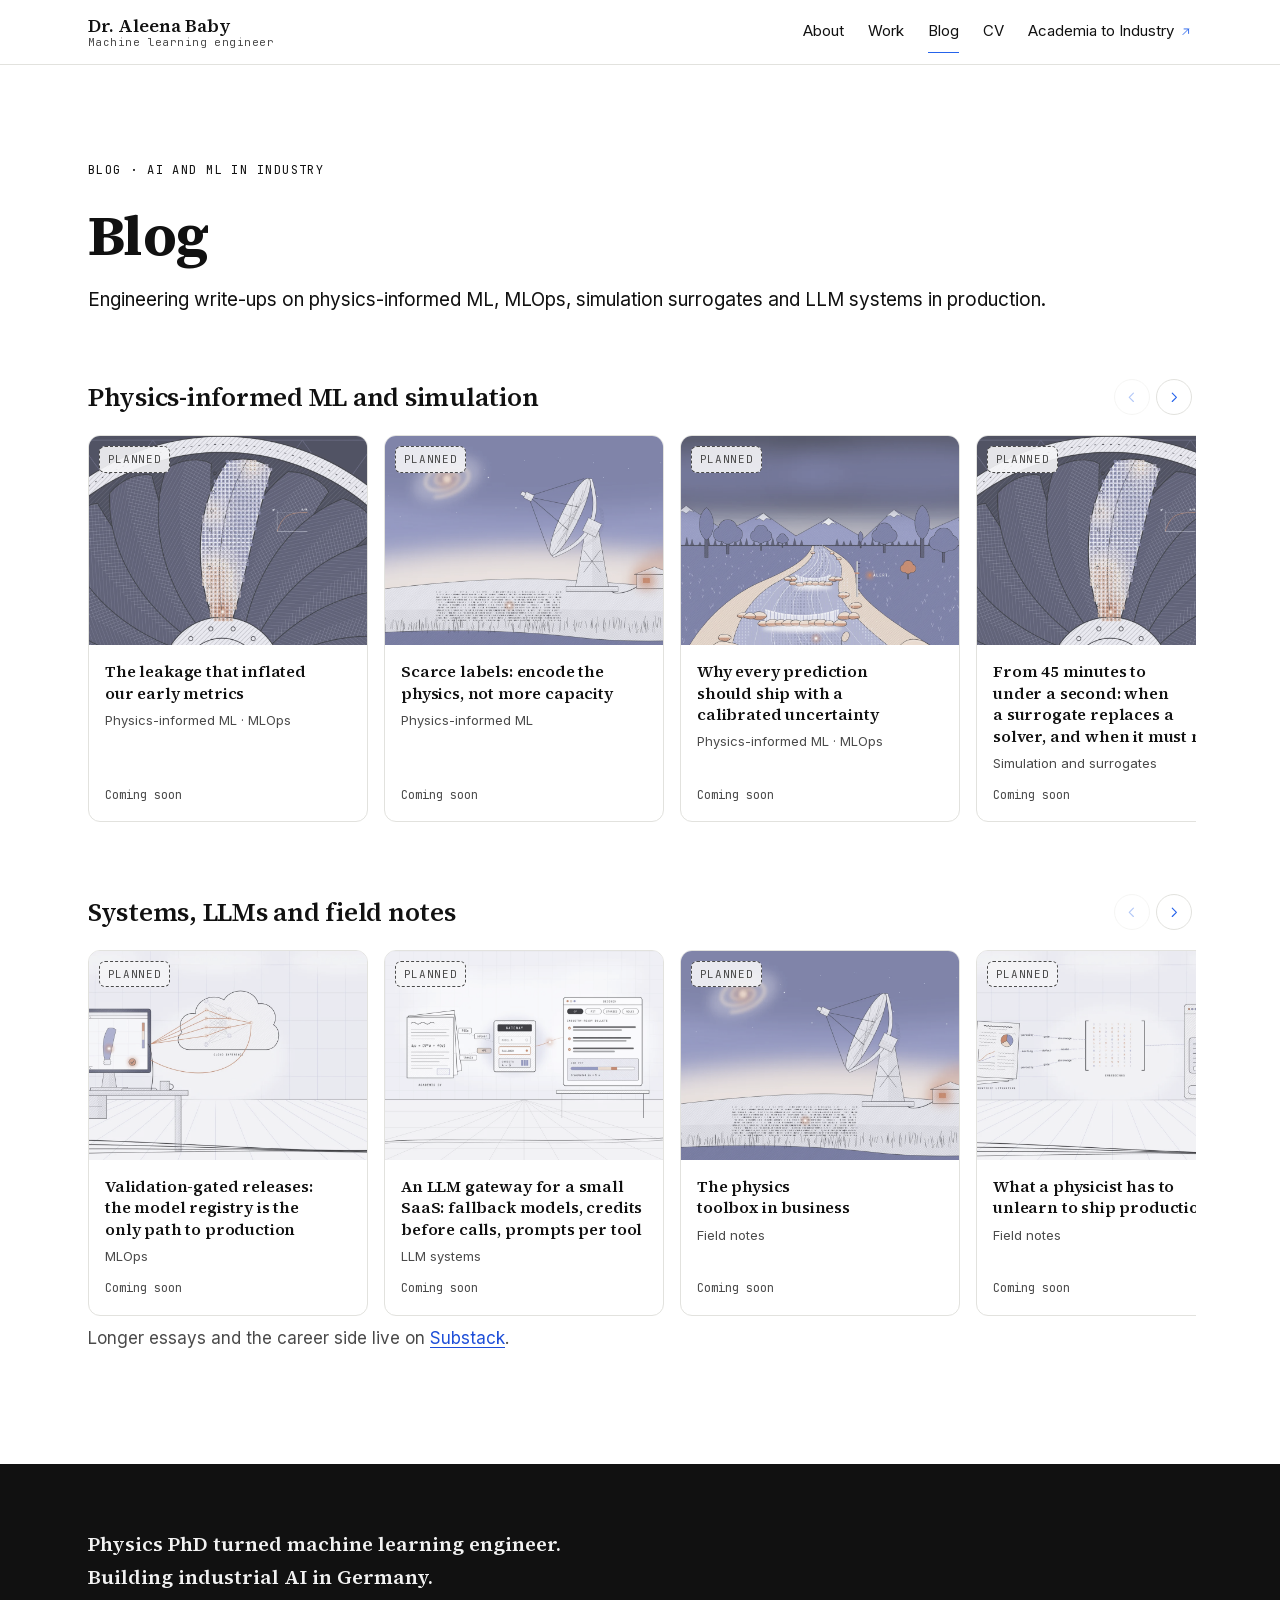
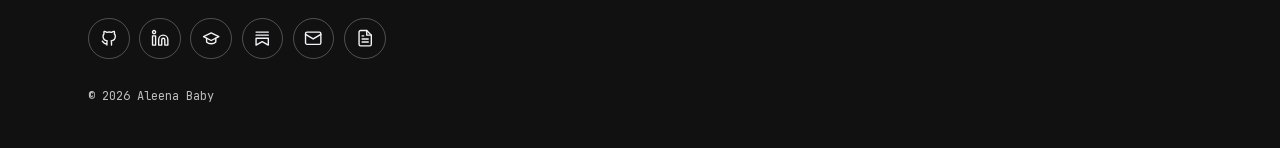
==== commit 1ee8aee5: "Mark all blog posts as coming soon and take the leakage post offline" ====
--- a/blog/index.html
+++ b/blog/index.html
@@ -49,12 +49,12 @@
     </div>
   </div>
   <ul class="bc-track" id="track-piml" data-carousel tabindex="0" aria-label="Physics-informed ML and simulation">
-<li class="bc-item"><a class="bc-card" href="leakage-grouped-holdout.html"><figure class="bc-img"><img src="../assets/img/scenes/foundry.webp" width="960" height="720" loading="lazy" decoding="async" alt=""><span class="bc-badge">New</span></figure>
+<li class="bc-item"><div class="bc-card bc-card--planned" aria-label="Planned post: The leakage that inflated our early metrics"><figure class="bc-img"><img src="../assets/img/scenes/foundry.webp" width="960" height="720" loading="lazy" decoding="async" alt=""><span class="bc-badge bc-badge--planned">Planned</span></figure>
       <div class="bc-body">
         <h3>The leakage that inflated our early metrics</h3>
         <p class="bc-tags">Physics-informed ML · MLOps</p>
-        <p class="bc-meta"><time datetime="2026-10-01">1 October 2026</time> · 6 min read</p>
-      </div></a></li>
+        <p class="bc-meta">Coming soon</p>
+      </div></div></li>
 <li class="bc-item"><div class="bc-card bc-card--planned" aria-label="Planned post: Scarce labels: encode the physics, not more capacity"><figure class="bc-img"><img src="../assets/img/scenes/observatory.webp" width="960" height="720" loading="lazy" decoding="async" alt=""><span class="bc-badge bc-badge--planned">Planned</span></figure>
       <div class="bc-body">
         <h3>Scarce labels: encode the physics, not more capacity</h3>
